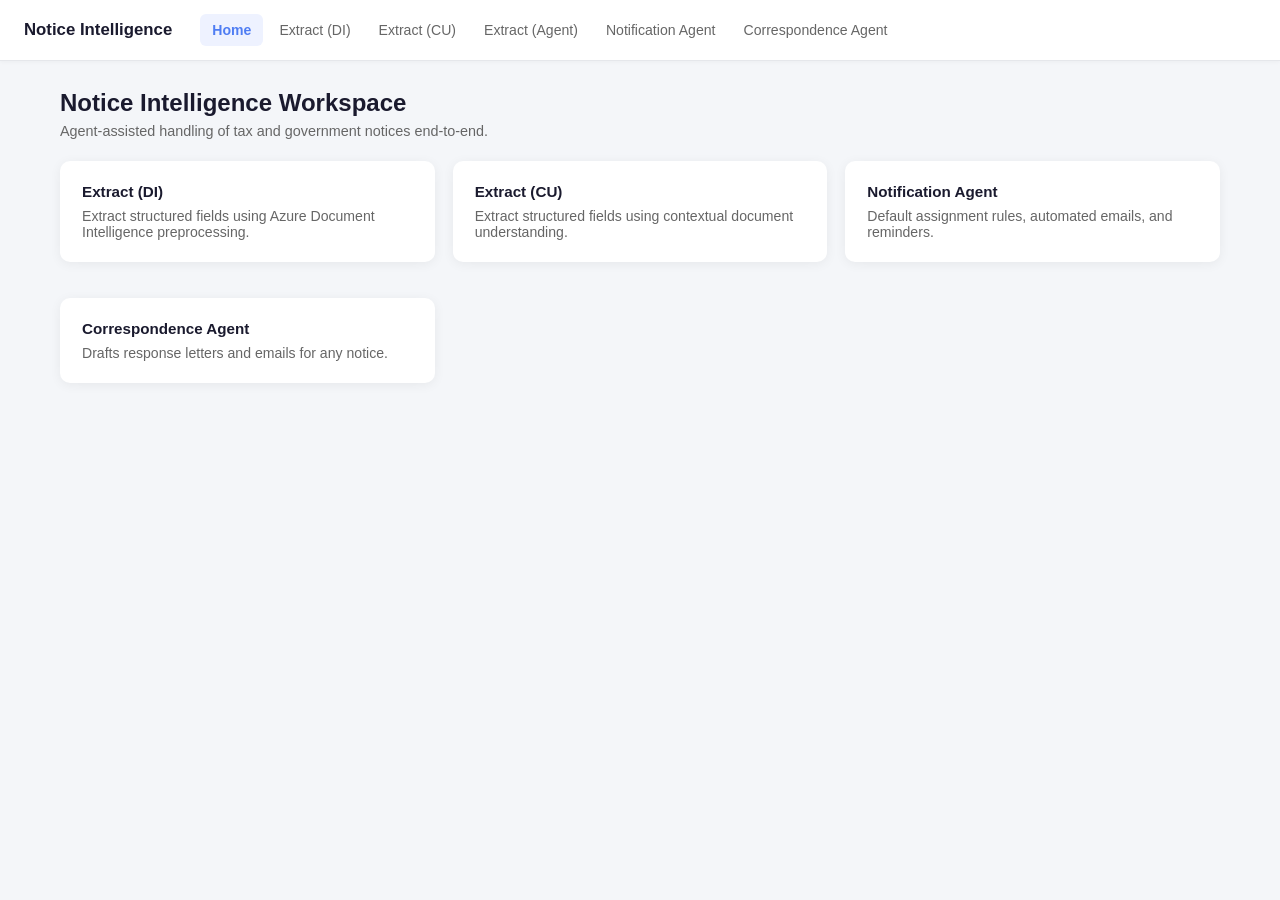
==== src/invledger_app/wwwroot/index.html @ 1975aae0 "setup" ====
<!DOCTYPE html>
<html lang="en">
<head>
  <meta charset="UTF-8" />
  <meta name="viewport" content="width=device-width, initial-scale=1.0" />
  <title>Notice Intelligence</title>
  <link rel="stylesheet" href="assets/styles.css" />
</head>
<body>
  <main>
    <h1>Notice Intelligence Workspace</h1>
    <div class="subtitle">Agent-assisted handling of tax and government notices end-to-end.</div>

    <div class="grid-3">
      <a class="card" href="pages/extract-di.html" style="text-decoration:none;color:inherit;">
        <h3>Extract (DI)</h3>
        <p style="color:var(--muted);font-size:0.88rem;">Extract structured fields using Azure Document Intelligence preprocessing.</p>
      </a>
      <a class="card" href="pages/extract-cu.html" style="text-decoration:none;color:inherit;">
        <h3>Extract (CU)</h3>
        <p style="color:var(--muted);font-size:0.88rem;">Extract structured fields using contextual document understanding.</p>
      </a>
      <a class="card" href="pages/notification.html" style="text-decoration:none;color:inherit;">
        <h3>Notification Agent</h3>
        <p style="color:var(--muted);font-size:0.88rem;">Default assignment rules, automated emails, and reminders.</p>
      </a>
      <a class="card" href="pages/correspondence.html" style="text-decoration:none;color:inherit;">
        <h3>Correspondence Agent</h3>
        <p style="color:var(--muted);font-size:0.88rem;">Drafts response letters and emails for any notice.</p>
      </a>
    </div>
  </main>

  <script src="assets/app.js?v=20260506"></script>
  <script>renderHeader('Home');</script>
</body>
</html>
---- src/invledger_app/wwwroot/assets/styles.css ----
* { box-sizing: border-box; margin: 0; padding: 0; }

:root {
  --primary: #4f7df3;
  --primary-dark: #3a65d6;
  --bg: #f4f6f9;
  --card: #ffffff;
  --text: #1a1a2e;
  --muted: #666;
  --border: #e5e7eb;
  --input-bg: #fafafa;
}

body {
  font-family: -apple-system, BlinkMacSystemFont, 'Segoe UI', sans-serif;
  background: var(--bg);
  color: #333;
  min-height: 100vh;
  display: flex;
  flex-direction: column;
}

header {
  background: var(--card);
  border-bottom: 1px solid var(--border);
  padding: 14px 24px;
  display: flex;
  align-items: center;
  gap: 28px;
  box-shadow: 0 1px 4px rgba(0,0,0,0.04);
}
header .brand { font-weight: 700; color: var(--text); font-size: 1.05rem; }
header nav { display: flex; gap: 4px; flex-wrap: wrap; }
header nav a {
  padding: 8px 12px;
  border-radius: 6px;
  text-decoration: none;
  color: var(--muted);
  font-size: 0.88rem;
  font-weight: 500;
}
header nav a:hover { background: #eef2ff; color: var(--primary); }
header nav a.active { background: #eef2ff; color: var(--primary); font-weight: 600; }

main {
  flex: 1;
  width: 100%;
  max-width: 1200px;
  margin: 0 auto;
  padding: 28px 20px;
}

h1 { font-size: 1.5rem; font-weight: 600; color: var(--text); margin-bottom: 6px; }
h2 { font-size: 1rem; font-weight: 600; color: var(--text); margin: 18px 0 10px; }
h3 { font-size: 0.95rem; font-weight: 600; color: var(--text); margin-bottom: 8px; }
.subtitle { color: var(--muted); font-size: 0.9rem; margin-bottom: 22px; }

.card {
  background: var(--card);
  border-radius: 10px;
  box-shadow: 0 2px 12px rgba(0,0,0,0.06);
  padding: 22px;
  margin-bottom: 18px;
}

.grid-2 { display: grid; grid-template-columns: 1fr 1fr; gap: 18px; }
.grid-3 { display: grid; grid-template-columns: repeat(3, 1fr); gap: 18px; }
@media (max-width: 800px) { .grid-2, .grid-3 { grid-template-columns: 1fr; } }

label { display: block; font-size: 0.78rem; font-weight: 600; margin-bottom: 6px; color: #555; text-transform: uppercase; letter-spacing: 0.04em; }
input[type=text], input[type=email], input[type=number], input[type=date], textarea, select {
  width: 100%; border: 1px solid #d1d5db; border-radius: 6px; padding: 9px 11px;
  font-size: 0.9rem; color: #333; background: var(--input-bg); outline: none; font-family: inherit;
}
textarea { resize: vertical; min-height: 110px; }
input:focus, textarea:focus, select:focus { border-color: var(--primary); background: #fff; }
.row { margin-bottom: 12px; }

button, .btn {
  background: var(--primary); color: #fff; border: none; border-radius: 6px;
  padding: 9px 18px; font-size: 0.9rem; font-weight: 600; cursor: pointer;
  text-decoration: none; display: inline-block;
}
button:hover:not(:disabled), .btn:hover { background: var(--primary-dark); }
button:disabled { background: #a5b4fc; cursor: not-allowed; }
.btn-secondary { background: #e5e7eb; color: #333; }
.btn-secondary:hover { background: #d1d5db; }
.btn-danger { background: #dc2626; }
.btn-danger:hover { background: #b91c1c; }

table { width: 100%; border-collapse: collapse; font-size: 0.88rem; }
th, td { text-align: left; padding: 10px 12px; border-bottom: 1px solid var(--border); }
th { background: #f8fafc; color: #555; font-weight: 600; text-transform: uppercase; font-size: 0.75rem; letter-spacing: 0.04em; }
tr:hover td { background: #fafbfd; }

.badge { display: inline-block; padding: 2px 10px; border-radius: 999px; font-size: 0.72rem; font-weight: 600; }
.badge.high { background: #fee2e2; color: #b91c1c; }
.badge.medium { background: #fef3c7; color: #92400e; }
.badge.low { background: #dcfce7; color: #166534; }
.badge.action { background: #dbeafe; color: #1e40af; }
.badge.info { background: #f1f5f9; color: #475569; }
.badge.open { background: #fef3c7; color: #92400e; }
.badge.closed { background: #dcfce7; color: #166534; }
.badge.review { background: #ede9fe; color: #6d28d9; }

.stat {
  background: linear-gradient(135deg, #eef2ff, #f8fafc);
  border-radius: 8px; padding: 18px; text-align: center;
}
.stat .num { font-size: 1.8rem; font-weight: 700; color: var(--primary); }
.stat .lbl { font-size: 0.82rem; color: var(--muted); margin-top: 4px; }

.empty { color: #888; font-size: 0.9rem; padding: 28px; text-align: center; }
.summary { background: #f8fafc; border-left: 3px solid var(--primary); padding: 12px 14px; border-radius: 4px; margin-top: 12px; font-size: 0.9rem; line-height: 1.55; }

pre { background: #0f172a; color: #e2e8f0; padding: 12px; border-radius: 6px; font-size: 0.78rem; overflow: auto; max-height: 280px; white-space: pre-wrap; }

.tabs { display: flex; gap: 2px; border-bottom: 1px solid var(--border); margin-bottom: 10px; }
.tabs .tab {
  background: transparent; color: var(--muted); border: none; border-bottom: 2px solid transparent;
  padding: 8px 14px; font-size: 0.85rem; font-weight: 600; cursor: pointer; border-radius: 0;
}
.tabs .tab:hover:not(:disabled) { background: transparent; color: var(--primary); }
.tabs .tab.active { color: var(--primary); border-bottom-color: var(--primary); }
.tab-panel { display: none; }
.tab-panel.active { display: block; }
.tab-panel pre { max-height: 640px; }

.output-split { display: grid; grid-template-columns: minmax(0, 1fr) minmax(0, 1fr); gap: 14px; align-items: start; }
@media (max-width: 900px) { .output-split { grid-template-columns: 1fr; } }
.output-split .doc-preview { background: #f8fafc; border: 1px solid var(--border); border-radius: 6px; padding: 10px; max-height: 640px; overflow: auto; display: flex; align-items: flex-start; justify-content: center; }
.output-split .doc-preview img { max-width: 100%; height: auto; border-radius: 4px; background: #fff; }
.output-split .doc-preview .empty { padding: 40px 12px; }
.output-split .md-render {
  background: #fff; border: 1px solid var(--border); border-radius: 6px; padding: 14px 16px;
  font-size: 0.88rem; line-height: 1.55; color: #1f2937; max-height: 640px; overflow: auto;
}
.output-split .md-render h1, .output-split .md-render h2, .output-split .md-render h3 { margin: 12px 0 6px; color: var(--text); }
.output-split .md-render h1 { font-size: 1.05rem; }
.output-split .md-render h2 { font-size: 0.98rem; }
.output-split .md-render h3 { font-size: 0.92rem; }
.output-split .md-render p { margin: 6px 0; }
.output-split .md-render ul, .output-split .md-render ol { margin: 6px 0 6px 20px; }
.output-split .md-render table { width: 100%; border-collapse: collapse; margin: 8px 0; font-size: 0.82rem; }
.output-split .md-render th, .output-split .md-render td { border: 1px solid var(--border); padding: 6px 8px; text-align: left; }
.output-split .md-render th { background: #f1f5f9; }
.output-split .md-render code { background: #f1f5f9; padding: 1px 5px; border-radius: 3px; font-size: 0.82rem; }
.output-split .md-render pre { background: #0f172a; color: #e2e8f0; max-height: 280px; }
.output-split pre { margin: 0; max-height: 640px; }

.toolbar { display: flex; gap: 10px; align-items: center; margin-bottom: 14px; flex-wrap: wrap; }
.toolbar .spacer { flex: 1; }

.flex { display: flex; gap: 10px; align-items: center; }
.flex-col { display: flex; flex-direction: column; gap: 8px; }

.bar-chart { display: flex; align-items: flex-end; gap: 12px; height: 180px; padding: 10px 0; border-bottom: 1px solid var(--border); }
.bar-chart .bar { flex: 1; background: linear-gradient(180deg, var(--primary), #93b4ff); border-radius: 4px 4px 0 0; position: relative; min-height: 4px; }
.bar-chart .bar::after { content: attr(data-value); position: absolute; top: -18px; left: 50%; transform: translateX(-50%); font-size: 0.72rem; color: var(--muted); }
.bar-labels { display: flex; gap: 12px; margin-top: 6px; }
.bar-labels span { flex: 1; text-align: center; font-size: 0.75rem; color: var(--muted); }

.list-item {
  border: 1px solid var(--border); border-radius: 6px; padding: 12px 14px;
  margin-bottom: 8px; background: #fff;
}
.list-item .meta { font-size: 0.78rem; color: var(--muted); margin-top: 4px; }

.diff-old { background: #fee2e2; padding: 2px 4px; border-radius: 3px; }
.diff-new { background: #dcfce7; padding: 2px 4px; border-radius: 3px; }

.notice { padding: 10px 14px; border-radius: 6px; margin-bottom: 12px; font-size: 0.88rem; }
.notice.success { background: #dcfce7; color: #166534; }
.notice.warn { background: #fef3c7; color: #92400e; }
.notice.error { background: #fee2e2; color: #b91c1c; }

.sample-grid { display: grid; grid-template-columns: repeat(4, 1fr); gap: 12px; }
@media (max-width: 800px) { .sample-grid { grid-template-columns: repeat(2, 1fr); } }
.sample-tile { border: 2px solid var(--border); border-radius: 8px; padding: 8px; background: #fafafa; display: flex; flex-direction: column; gap: 8px; }
.sample-tile.selected { border-color: var(--primary); background: #eef2ff; }
.sample-tile img { width: 100%; height: 140px; object-fit: cover; object-position: top; border-radius: 4px; cursor: zoom-in; background: #fff; }
.sample-label { font-size: 0.78rem; color: var(--muted); text-align: center; }
.sample-actions { display: flex; gap: 6px; }
.sample-actions button { flex: 1; padding: 5px 8px; font-size: 0.75rem; }

.lightbox { position: fixed; inset: 0; background: rgba(0,0,0,0.85); display: none; align-items: center; justify-content: center; z-index: 1000; padding: 24px; }
.lightbox.open { display: flex; }
.lightbox-inner { position: relative; max-width: 95%; max-height: 95%; }
.lightbox-inner img { max-width: 100%; max-height: 90vh; border-radius: 6px; background: #fff; }
.lightbox-close { position: absolute; top: -14px; right: -14px; width: 36px; height: 36px; border-radius: 50%; padding: 0; font-size: 1.4rem; line-height: 1; }

.sample-selected { font-size: 0.82rem; color: var(--primary); margin-top: 8px; }

/* Sample Docs popover (also reused by agent instructions popover) */
.sample-docs-wrapper { position: relative; display: inline-block; margin-left: 8px; }
.sample-docs-trigger {
  display: inline-block; cursor: pointer; padding: 6px 10px; border-radius: 6px;
  background: #eef2ff; color: var(--primary); font-size: 0.82rem; font-weight: 600;
  border: 1px solid transparent; user-select: none;
}
.sample-docs-trigger:hover, .sample-docs-trigger:focus { background: #e0e7ff; outline: none; }
.sample-docs-popover {
  position: absolute; top: calc(100% + 6px); left: 0; z-index: 50;
  background: #fff; border: 1px solid var(--border); border-radius: 8px;
  box-shadow: 0 8px 24px rgba(0,0,0,0.12); padding: 14px; min-width: 320px;
  display: none;
}
.sample-docs-popover.open { display: block; }
.sample-docs-title { font-weight: 600; color: var(--text); font-size: 0.92rem; margin-bottom: 4px; }
.sample-docs-hint { font-size: 0.78rem; color: var(--muted); margin-bottom: 10px; }

/* Agent instructions popover */
.agent-info-wrapper { position: relative; display: inline-block; margin-left: 10px; vertical-align: middle; }
.agent-info-trigger {
  display: inline-flex; align-items: center; gap: 4px; cursor: pointer;
  padding: 4px 10px; border-radius: 999px; background: #eef2ff; color: var(--primary);
  font-size: 0.78rem; font-weight: 600; border: 1px solid transparent; user-select: none;
}
.agent-info-trigger:hover, .agent-info-trigger:focus { background: #e0e7ff; outline: none; }
.agent-info-popover {
  position: absolute; top: calc(100% + 6px); left: 0; z-index: 50;
  background: #fff; border: 1px solid var(--border); border-radius: 8px;
  box-shadow: 0 8px 24px rgba(0,0,0,0.12); padding: 14px 16px;
  width: min(560px, 90vw); max-height: 480px; overflow: auto;
  display: none;
}
.agent-info-popover.open { display: block; }
.agent-info-title { font-weight: 600; color: var(--text); font-size: 0.92rem; margin-bottom: 4px; }
.agent-info-hint { font-size: 0.78rem; color: var(--muted); margin-bottom: 10px; }
.agent-info-block { margin-bottom: 14px; }
.agent-info-block:last-child { margin-bottom: 0; }
.agent-info-name { font-size: 0.82rem; font-weight: 600; color: var(--primary); margin-bottom: 4px; font-family: ui-monospace, SFMono-Regular, Menlo, monospace; }
.agent-info-instructions {
  background: var(--input-bg); border: 1px solid var(--border); border-radius: 6px;
  padding: 10px 12px; font-size: 0.82rem; line-height: 1.5; color: #1f2937;
  white-space: pre-wrap; font-family: ui-monospace, SFMono-Regular, Menlo, monospace;
}
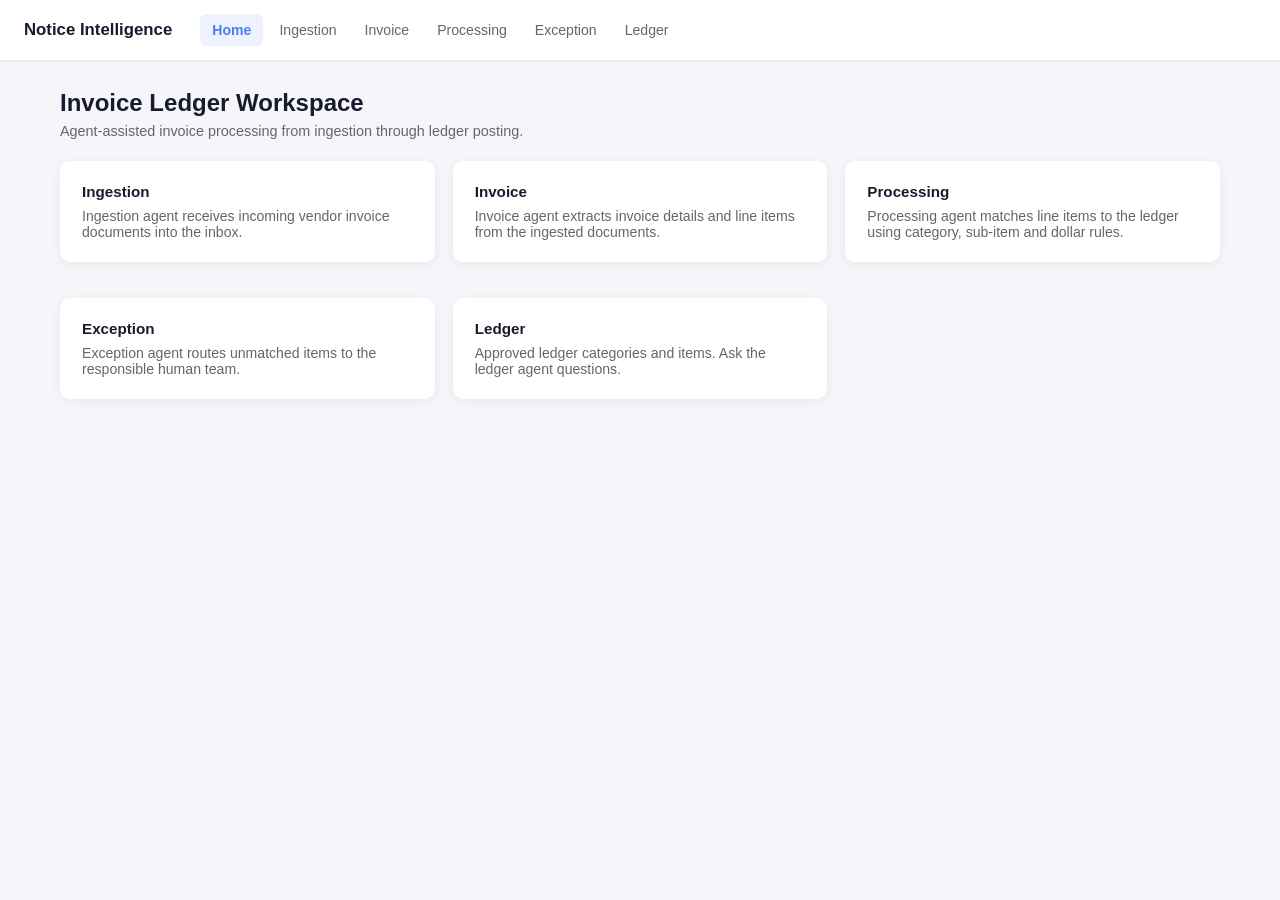
==== commit be587421: "Add invoice-ledger workflow UI, mock data and agents Agent-Logs-Url: https://github.com/qkfang/invoi" ====
--- a/src/invledger_app/wwwroot/index.html
+++ b/src/invledger_app/wwwroot/index.html
@@ -3,35 +3,39 @@
 <head>
   <meta charset="UTF-8" />
   <meta name="viewport" content="width=device-width, initial-scale=1.0" />
-  <title>Notice Intelligence</title>
+  <title>Invoice Ledger Workspace</title>
   <link rel="stylesheet" href="assets/styles.css" />
 </head>
 <body>
   <main>
-    <h1>Notice Intelligence Workspace</h1>
-    <div class="subtitle">Agent-assisted handling of tax and government notices end-to-end.</div>
+    <h1>Invoice Ledger Workspace</h1>
+    <div class="subtitle">Agent-assisted invoice processing from ingestion through ledger posting.</div>
 
     <div class="grid-3">
-      <a class="card" href="pages/extract-di.html" style="text-decoration:none;color:inherit;">
-        <h3>Extract (DI)</h3>
-        <p style="color:var(--muted);font-size:0.88rem;">Extract structured fields using Azure Document Intelligence preprocessing.</p>
+      <a class="card" href="pages/ingestion.html" style="text-decoration:none;color:inherit;">
+        <h3>Ingestion</h3>
+        <p style="color:var(--muted);font-size:0.88rem;">Ingestion agent receives incoming vendor invoice documents into the inbox.</p>
       </a>
-      <a class="card" href="pages/extract-cu.html" style="text-decoration:none;color:inherit;">
-        <h3>Extract (CU)</h3>
-        <p style="color:var(--muted);font-size:0.88rem;">Extract structured fields using contextual document understanding.</p>
+      <a class="card" href="pages/invoice.html" style="text-decoration:none;color:inherit;">
+        <h3>Invoice</h3>
+        <p style="color:var(--muted);font-size:0.88rem;">Invoice agent extracts invoice details and line items from the ingested documents.</p>
       </a>
-      <a class="card" href="pages/notification.html" style="text-decoration:none;color:inherit;">
-        <h3>Notification Agent</h3>
-        <p style="color:var(--muted);font-size:0.88rem;">Default assignment rules, automated emails, and reminders.</p>
+      <a class="card" href="pages/processing.html" style="text-decoration:none;color:inherit;">
+        <h3>Processing</h3>
+        <p style="color:var(--muted);font-size:0.88rem;">Processing agent matches line items to the ledger using category, sub-item and dollar rules.</p>
       </a>
-      <a class="card" href="pages/correspondence.html" style="text-decoration:none;color:inherit;">
-        <h3>Correspondence Agent</h3>
-        <p style="color:var(--muted);font-size:0.88rem;">Drafts response letters and emails for any notice.</p>
+      <a class="card" href="pages/exception.html" style="text-decoration:none;color:inherit;">
+        <h3>Exception</h3>
+        <p style="color:var(--muted);font-size:0.88rem;">Exception agent routes unmatched items to the responsible human team.</p>
+      </a>
+      <a class="card" href="pages/ledger.html" style="text-decoration:none;color:inherit;">
+        <h3>Ledger</h3>
+        <p style="color:var(--muted);font-size:0.88rem;">Approved ledger categories and items. Ask the ledger agent questions.</p>
       </a>
     </div>
   </main>
 
-  <script src="assets/app.js?v=20260506"></script>
+  <script src="assets/app.js?v=20260517"></script>
   <script>renderHeader('Home');</script>
 </body>
 </html>
